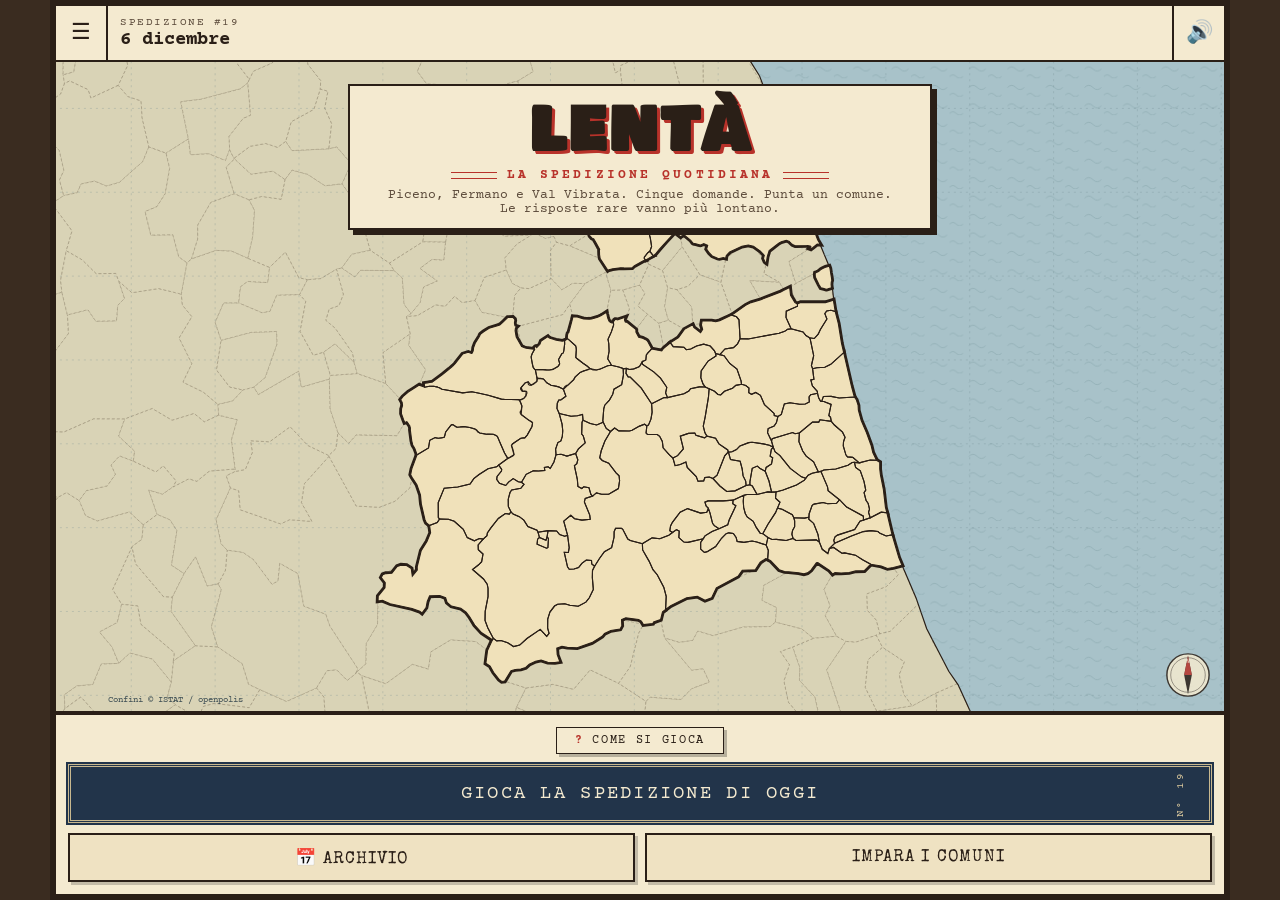
==== index.html @ 58d2e977 "Condivisione con link e anteprima nei messaggi - Il testo condiviso finisce con https://lenta.tttai." ====
<!DOCTYPE html>
<html lang="it">
<head>
<meta charset="utf-8">
<meta name="viewport" content="width=device-width, initial-scale=1, maximum-scale=1">
<title>Lentà — La spedizione quotidiana nel Piceno</title>
<meta name="description" content="Piceno, Fermano e Val Vibrata. Cinque domande al giorno: punta un comune, le risposte rare vanno più lontano.">
<meta name="theme-color" content="#2a1f17">
<link rel="icon" href="data:image/svg+xml,%3Csvg xmlns='http://www.w3.org/2000/svg' viewBox='0 0 100 100'%3E%3Ctext y='.9em' font-size='90'%3E%F0%9F%A7%AD%3C/text%3E%3C/svg%3E">
<meta property="og:type" content="website">
<meta property="og:site_name" content="Lentà">
<meta property="og:locale" content="it_IT">
<meta property="og:url" content="https://lenta.tttai.it/">
<meta property="og:title" content="Lentà — La spedizione quotidiana">
<meta property="og:description" content="Piceno, Fermano e Val Vibrata. Cinque domande al giorno: punta un comune, le risposte rare vanno più lontano.">
<meta property="og:image" content="https://lenta.tttai.it/anteprima.png">
<meta property="og:image:type" content="image/png">
<meta property="og:image:width" content="1200">
<meta property="og:image:height" content="630">
<meta property="og:image:alt" content="Lentà: la mappa dei comuni del Piceno, del Fermano e della Val Vibrata">
<meta name="twitter:card" content="summary_large_image">
<link rel="stylesheet" href="font.css">
<style>
:root{
  --paper:#f4ead0; --paper2:#efe2c2; --ink:#2a1f17; --ink2:#5b4a3a; --red:#b8322a; --navy:#22344a;
  --sea:#a8c2c9; --sea2:#97b4bc; --land:#f0e1ba; --dim:#c9ccb3; --bgland:#d9d3b6;
  --t0:#9a8b6e; --t2:#c8553d; --t3:#7656d1; --t4:#d4a017; --miss:#4a6fa5;
}
*{box-sizing:border-box;margin:0;padding:0}
html,body{height:100%;background:#3a2c20;color:var(--ink);font-family:'Courier Prime',ui-monospace,monospace}
button{font-family:inherit;color:inherit;cursor:pointer;background:none;border:0}
#app{position:relative;max-width:1180px;height:100dvh;margin:0 auto;background:var(--paper);
  border:6px solid #2a1f17;box-shadow:inset 0 0 0 2px #c9b88f;display:flex;flex-direction:column;overflow:hidden;
  background-image:radial-gradient(rgba(90,70,40,.06) 1px,transparent 1.2px);background-size:7px 7px}
/* header */
header{display:flex;align-items:stretch;border-bottom:2px solid var(--ink);min-height:56px;flex:none;background:var(--paper)}
header .ib{width:52px;display:grid;place-items:center;font-size:22px;border-right:2px solid var(--ink)}
header .ib:last-child{border-right:0;border-left:2px solid var(--ink)}
header .lbl{flex:1;padding:6px 12px;display:flex;flex-direction:column;justify-content:center;min-width:0}
header .lbl small{font-size:11px;letter-spacing:.14em;color:var(--ink2);text-transform:uppercase}
header .lbl b{font-size:19px;white-space:nowrap;overflow:hidden;text-overflow:ellipsis}
header .lbl b i{font-style:normal;font-size:12px;color:var(--ink2)}
header .prog{display:flex;flex-direction:column;align-items:flex-end;justify-content:center;padding:6px 12px;gap:3px}
.bars{display:flex;gap:3px;align-items:flex-end;height:16px}
.bars span{width:8px;height:14px;border:1.5px solid #b9a98a;border-radius:1px}
.bars span.on{border-color:transparent}
.bars span.cur{border-color:var(--red)}
.where{font-size:11px;letter-spacing:.14em;color:var(--red);text-transform:uppercase;font-weight:700}
/* screens */
main{flex:1;position:relative;min-height:0}
.screen{position:absolute;inset:0;display:none;flex-direction:column}
.screen.on{display:flex}
/* home */
#home .mapwrap{flex:1}
.titlecard{position:absolute;left:50%;top:22px;transform:translateX(-50%);background:var(--paper);border:2px solid var(--ink);
  box-shadow:5px 5px 0 var(--ink);padding:16px 34px 12px;text-align:center;z-index:5;max-width:92%}
.titlecard h1{font-family:'Bowlby One SC',serif;font-size:clamp(34px,7vw,58px);letter-spacing:.06em;color:var(--ink);text-shadow:3px 3px 0 var(--red);line-height:1}
.titlecard h2{font-size:13px;letter-spacing:.24em;color:var(--red);margin:8px 0 6px;display:flex;align-items:center;gap:10px;justify-content:center}
.titlecard h2:before,.titlecard h2:after{content:"";height:5px;width:46px;border-top:1px solid var(--red);border-bottom:1px solid var(--red)}
.titlecard p{font-size:12.5px;color:var(--ink2)}
.homebar{flex:none;border-top:2px solid var(--ink);padding:12px;display:grid;gap:10px;grid-template-columns:1fr 1fr;background:var(--paper)}
.homebar .how{grid-column:1/3;justify-self:center;border:1.5px solid var(--ink);padding:6px 18px;font-size:12px;letter-spacing:.14em;box-shadow:3px 3px 0 rgba(0,0,0,.25);background:var(--paper)}
.homebar .how b{color:var(--red)}
.bigbtn{grid-column:1/3;background:var(--navy);color:#f4ead0;font-size:19px;letter-spacing:.12em;padding:16px;border:3px double #c9b88f;outline:2px solid var(--navy);text-transform:uppercase;position:relative}
.bigbtn .no{position:absolute;right:6px;top:50%;transform:translateY(-50%) rotate(-90deg);font-size:11px;color:#d9c79c}
.smallbtn{border:2px solid var(--ink);padding:12px;font-family:'Special Elite',monospace;font-size:17px;letter-spacing:.06em;background:var(--paper2);box-shadow:3px 3px 0 rgba(0,0,0,.2);text-transform:uppercase}
.smallbtn:hover,.bigbtn:hover{filter:brightness(1.08)}
/* map */
.mapwrap{position:relative;min-height:0;overflow:hidden;background:var(--sea);border-bottom:2px solid var(--ink);touch-action:none}
.mapwrap svg{width:100%;height:100%;display:block;cursor:grab}
.mapwrap svg:active{cursor:grabbing}
.cm{fill:var(--land);transition:fill .5s}
.cm:hover{fill:#e8d39f}
.cm.sel{fill:#e5cf98}
.cm.off{fill:var(--dim)}
.dimmed .cm{fill:var(--dim)}
.dimmed .cm.hit{fill:var(--land)}
.cmo{fill:none;stroke:var(--ink);stroke-width:1.1;vector-effect:non-scaling-stroke;pointer-events:none}
.outerline{fill:none;stroke:var(--ink);stroke-width:4.5;vector-effect:non-scaling-stroke}
.bgp{fill:var(--bgland);stroke:#9a917a;stroke-width:.6;stroke-dasharray:3 2;vector-effect:non-scaling-stroke}
.hl{fill:none;stroke-width:4;vector-effect:non-scaling-stroke;stroke-linejoin:round;pointer-events:none}
.hlglow{fill:none;stroke-width:12;opacity:.35;vector-effect:non-scaling-stroke;stroke-linejoin:round;pointer-events:none}
.lab{font-family:'Courier Prime';font-weight:700;fill:var(--ink);paint-order:stroke;stroke:var(--paper);stroke-width:3px;text-anchor:middle;pointer-events:none}
.zoomctl{position:absolute;left:10px;bottom:12px;display:flex;flex-direction:column;gap:6px;z-index:4}
.zoomctl button{width:34px;height:34px;border:1.5px solid var(--ink);background:var(--paper);font-size:18px;box-shadow:2px 2px 0 rgba(0,0,0,.25)}
.revealing .zoomctl{display:none}
.compass{position:absolute;right:12px;bottom:12px;width:48px;height:48px;z-index:3;pointer-events:none;opacity:.85}
.attr{position:absolute;left:52px;bottom:6px;font-size:9px;color:#3b4c52;z-index:3}
/* play */
.prompt{flex:none;padding:10px 16px 12px;border-bottom:2px solid var(--ink)}
.prompt small{font-size:11px;letter-spacing:.14em;color:var(--red);font-weight:700}
.prompt h3{font-size:clamp(18px,2.6vw,25px);font-weight:700;line-height:1.25;margin-top:4px}
.playbody{flex:1;display:flex;min-height:0}
.playbody .mapwrap{flex:1;border-bottom:0}
.side{width:0;overflow:hidden;border-left:0 solid var(--ink);display:flex;flex-direction:column;transition:width .5s;background:var(--paper)}
.side.open{width:38%;border-left-width:2px}
.side .inner{padding:14px;display:flex;flex-direction:column;gap:12px;height:100%;min-width:300px;overflow:auto}
.footbar{flex:none;border-top:2px solid var(--ink);display:flex;align-items:center;gap:12px;padding:10px 14px;background:var(--paper)}
.footbar .pinname{flex:1;font-size:13px;min-width:0}
.footbar .pinname span{font-size:15px;font-weight:700;margin-left:6px}
.keys{font-size:11px;color:var(--ink2);display:flex;gap:5px;align-items:center}
.keys kbd{border:1px solid var(--ink2);padding:1px 4px;font-family:inherit;font-size:10px}
.drop{border:2px solid var(--ink);padding:14px 10px;width:min(280px,45vw);font-size:17px;letter-spacing:.12em;background:var(--paper);text-transform:uppercase;font-weight:700}
.drop.ready{background:var(--red);color:#f4ead0;border-color:#7d1d17;box-shadow:inset 0 0 0 2px rgba(255,255,255,.25)}
.drop:disabled{opacity:.55;cursor:default}
.nextbtn{border:2px solid var(--ink);padding:14px;font-size:17px;letter-spacing:.12em;text-transform:uppercase;font-weight:700;background:var(--ink);color:var(--paper);margin-top:auto}
/* result card */
.rcard{position:absolute;left:5%;bottom:22px;z-index:6;background:var(--paper);border:2px solid var(--ink);outline:4px solid var(--paper);box-shadow:0 0 0 6px var(--ink2);
  padding:12px 22px 14px;min-width:220px;text-align:center;display:none}
.rcard.on{display:block;animation:pop .35s ease-out}
@keyframes pop{from{transform:translateY(20px);opacity:0}}
.rcard small{font-size:11px;letter-spacing:.14em;color:var(--red);font-weight:700}
.rcard .nm{font-family:'Bowlby One SC';font-size:clamp(22px,3.4vw,30px);letter-spacing:.03em;color:var(--ink);text-shadow:2px 2px 0 rgba(184,50,42,.55);margin:6px 0 10px;min-height:1.2em;text-transform:uppercase;line-height:1.05}
.rcard .row{display:flex;align-items:center;gap:12px;justify-content:center}
.stamp{font-family:'Special Elite';font-size:17px;letter-spacing:.08em;border:2.5px solid currentColor;padding:4px 10px;transform:rotate(-4deg);min-width:120px;display:inline-block}
.stamp.empty{border-style:dashed;color:#b9a98a}
.stamp.slam{animation:slam .35s cubic-bezier(.2,1.8,.4,1)}
@keyframes slam{from{transform:rotate(-4deg) scale(2.2);opacity:0}}
.km{font-size:18px;font-weight:700;min-width:80px;text-align:left}
.newloc{position:absolute;right:-26px;top:-14px;font-family:'Special Elite';color:var(--red);border:1.5px solid var(--red);padding:2px 8px;font-size:11px;letter-spacing:.1em;transform:rotate(12deg);background:var(--paper);display:none}
.newloc.on{display:block;animation:slam .4s}
/* journey */
.journey{background:#e9dcb6;border:2px solid #cdbb8f;padding:8px;align-self:center;width:min(240px,100%);box-shadow:inset 0 0 18px rgba(120,90,40,.25)}
.journey svg{width:100%;display:block}
.excard{border:2px solid var(--ink);outline:3px solid var(--paper);box-shadow:0 0 0 4px var(--ink2);padding:12px;margin:4px}
.excard .top{display:flex;justify-content:space-between;align-items:flex-start;gap:8px}
.excard .q{font-weight:700;margin:8px 0 4px}
.excard p{font-size:13px;color:var(--ink2);line-height:1.45}
/* camp */
#camp .playbody .side{width:42%;border-left-width:2px}
.share{border:2px solid var(--ink);padding:10px;display:grid;grid-template-columns:auto 1fr;gap:10px;align-items:center}
.share ol{list-style:none;font-size:12px;display:flex;flex-direction:column;gap:3px}
.share ol li{display:flex;gap:6px;align-items:center}
.share ol li em{font-style:normal;font-family:'Special Elite';border:1.5px solid currentColor;padding:0 5px;font-size:11px}
.badge{border:2px solid var(--ink);background:linear-gradient(#dcebe9,#efe2c2);text-align:center;padding:8px 10px}
.badge b{display:block;font-family:'Bowlby One SC';font-size:26px}
.badge small{font-size:10px;letter-spacing:.12em;color:var(--red);font-weight:700;text-transform:uppercase}
.sharebtn{grid-column:1/3;background:var(--red);color:var(--paper);padding:12px;font-size:17px;letter-spacing:.14em;font-weight:700;border:2px solid #7d1d17}
.stats{display:grid;grid-template-columns:repeat(3,1fr);gap:8px}
.stats div{border:2px solid var(--ink);padding:8px 4px;text-align:center;font-size:12px;position:relative}
.stats b{display:block;font-size:12px;letter-spacing:.1em;margin-bottom:4px}
.stats .nw{position:absolute;right:-6px;top:-10px;color:var(--red);border:1px solid var(--red);font-size:9px;padding:1px 4px;background:var(--paper);transform:rotate(8deg);font-family:'Special Elite'}
.answers h4{font-size:12px;letter-spacing:.16em;color:var(--ink2);border-bottom:1px dashed var(--ink2);padding-bottom:4px;margin:6px 0}
.ans{border-bottom:1px solid #d6c79f;padding:8px 0}
.ans .qq{font-size:12.5px}
.ans .me{display:flex;gap:10px;align-items:center;margin-top:6px;flex-wrap:wrap}
.ans .me .stamp{font-size:12px;min-width:0;padding:1px 6px}
.ans .me b{font-size:15px}
.ans .tog{margin-left:auto;color:var(--red);font-size:11px;letter-spacing:.08em;font-weight:700}
.tiers{display:none;margin-top:8px;font-size:13px}
.tiers.on{display:block}
.tiers .tr{display:flex;justify-content:space-between;font-size:11px;letter-spacing:.1em;font-weight:700;margin-top:8px}
.tiers .tr i{display:inline-block;width:12px;height:12px;border:1.5px solid var(--ink);vertical-align:-2px;margin-left:6px}
.tiers .nn{margin-top:3px}
.tiers .nn button{text-decoration:underline dotted;padding:0 2px}
.tiers .nn button.mine{background:var(--ink);color:var(--paper);text-decoration:none;padding:2px 6px}
.tiers p{font-size:12px;color:var(--ink2);margin-top:8px}
.countdown{font-size:12px;text-align:center;color:var(--ink2)}
.countdown b{color:var(--red)}
.homebtn{border:2px solid var(--ink);padding:12px;font-size:16px;letter-spacing:.12em;font-weight:700;text-transform:uppercase}
/* modal */
.modal{position:absolute;inset:0;background:rgba(42,31,23,.55);z-index:50;display:none;place-items:center;padding:16px}
.modal.on{display:grid}
.modal .box{background:var(--paper);border:2px solid var(--ink);box-shadow:6px 6px 0 var(--ink);max-width:560px;width:100%;max-height:90%;overflow:auto;padding:20px 22px;position:relative}
.modal h2{font-family:'Bowlby One SC';font-size:26px;margin-bottom:12px;letter-spacing:.03em}
.modal p,.modal li{font-size:14px;line-height:1.5;margin-bottom:8px}
.modal ul{padding-left:18px}
.modal .x{position:absolute;right:10px;top:8px;font-size:22px}
.tierlist{display:grid;grid-template-columns:auto 1fr;gap:6px 12px;margin:10px 0 14px;align-items:center}
.menu a,.menu button{display:block;width:100%;text-align:left;padding:12px 6px;border-bottom:1px dashed var(--ink2);font-size:16px;font-weight:700;letter-spacing:.06em;text-transform:uppercase}
.arch{display:grid;grid-template-columns:repeat(auto-fill,minmax(92px,1fr));gap:8px}
.arch button{border:2px solid var(--ink);padding:8px 4px;font-size:12px;background:var(--paper2)}
.arch button b{display:block;font-size:16px}
.arch button.done{background:#dfe8d5}
.toast{position:absolute;left:50%;top:70px;transform:translateX(-50%);background:var(--ink);color:var(--paper);padding:8px 16px;z-index:60;font-size:14px;display:none}
.toast.on{display:block;animation:pop .3s}
@media (max-width:760px){
  .playbody{flex-direction:column}
  .side{width:auto!important;height:0;border-left:0!important;border-top:0 solid var(--ink);transition:height .5s}
  .side.open{height:56%;border-top-width:2px}
  #camp .playbody .side{height:64%;border-top-width:2px}
  .side .inner{min-width:0;padding:10px;gap:10px}
  .journey{width:96px}
  .nextbtn{position:sticky;bottom:0}
  .rcard{left:50%;transform:translateX(-50%);bottom:auto;top:10px;padding:8px 14px 10px;min-width:200px}
  .rcard.on{animation:none}
  .keys,.bigbtn .no{display:none}
  .footbar .pinname{font-size:12px}
}
</style>
</head>
<body>
<div id="app">
  <header>
    <button class="ib" id="menuBtn" aria-label="Menu">☰</button>
    <div class="lbl"><small id="hdSmall">Spedizione</small><b id="hdBig">—</b></div>
    <div class="prog" id="hdProg" style="display:none"><div class="bars" id="bars"></div><div class="where" id="where">Piazza del Popolo</div></div>
    <button class="ib" id="muteBtn" aria-label="Audio">🔊</button>
  </header>
  <main>
    <section class="screen on" id="home">
      <div class="mapwrap" id="homeMap"></div>
      <div class="titlecard"><h1>LENTÀ</h1><h2>LA SPEDIZIONE QUOTIDIANA</h2><p>Piceno, Fermano e Val Vibrata. Cinque domande. Punta un comune. Le risposte rare vanno più lontano.</p></div>
      <div class="homebar">
        <button class="how" id="howBtn"><b>?</b> COME SI GIOCA</button>
        <button class="bigbtn" id="playBtn">Gioca la spedizione di oggi<span class="no" id="homeNo"></span></button>
        <button class="smallbtn" id="archBtn">📅 Archivio</button>
        <button class="smallbtn" id="learnBtn">Impara i comuni</button>
      </div>
    </section>

    <section class="screen" id="play">
      <div class="prompt"><small id="pNum">DOMANDA 1 DI 5</small><h3 id="pText"></h3></div>
      <div class="playbody">
        <div class="mapwrap" id="playMap">
          <div class="rcard" id="rcard"><div class="newloc" id="newloc">NUOVA TAPPA</div><small id="rNum"></small><div class="nm" id="rName"></div>
            <div class="row"><span class="stamp empty" id="rStamp">&nbsp;</span><span class="km" id="rKm">··· km</span></div></div>
        </div>
        <aside class="side" id="side"><div class="inner">
          <div class="journey" id="journey"></div>
          <div class="excard" id="excard"></div>
          <button class="nextbtn" id="nextBtn">Prossima domanda ▲</button>
        </div></aside>
      </div>
      <div class="footbar" id="footbar">
        <div class="pinname">PUNTA<span id="pinName">—</span></div>
        <div class="keys">clic = scegli · <kbd>SPAZIO</kbd><kbd>INVIO</kbd> = conferma</div>
        <button class="drop" id="dropBtn" disabled>Pianta la bandierina</button>
      </div>
    </section>

    <section class="screen" id="camp">
      <div class="playbody">
        <div class="mapwrap" id="campMap"></div>
        <aside class="side open" id="campSide"><div class="inner" id="campInner"></div></aside>
      </div>
    </section>

    <section class="screen" id="learn">
      <div class="prompt"><small>IMPARA I COMUNI</small><h3>Tocca un comune per vedere nome e dati</h3></div>
      <div class="mapwrap" id="learnMap" style="flex:1"></div>
      <div class="footbar"><div class="pinname" id="learnInfo">—</div><button class="drop" id="learnBack">Torna alla home</button></div>
    </section>
  </main>

  <div class="modal" id="modal"><div class="box"><button class="x" id="modalX">×</button><div id="modalBody"></div></div></div>
  <div class="toast" id="toast"></div>
</div>

<script src="dati/mappa.js"></script>
<script src="dati/comuni-extra.js"></script>
<script src="dati/banca.js"></script>
<script src="config.js"></script>
<script>
const TIERS=[{n:'ngenò',km:40,c:'var(--t0)',hex:'#9a8b6e',e:'🟫'},{n:'oh...',km:70,c:'var(--t2)',hex:'#c8553d',e:'🟥'},{n:'OH....',km:85,c:'var(--t3)',hex:'#7656d1',e:'🟪'},{n:'Ess...',km:100,c:'var(--t4)',hex:'#d4a017',e:'🟨'}];
const MISS={n:'oh capo...',km:0,c:'var(--miss)',hex:'#4a6fa5',e:'🟦'};
const STOPS=[{km:0,n:'Piazza del Popolo'},{km:1,n:'San Francesco'},{km:100,n:'Il Tronto'},{km:400,n:'Lago di Pilato'},{km:500,n:'Ghiacci del Vettore'}];
const EPOCH=new Date(2026,10,18); // spedizione #1
const COM={}; MAP.ap.forEach(c=>COM[c.id]=c);
const $=id=>document.getElementById(id);
const store={get(k,d){try{const v=localStorage.getItem('lenta:'+k);return v?JSON.parse(v):d}catch(e){return d}},set(k,v){try{localStorage.setItem('lenta:'+k,JSON.stringify(v))}catch(e){}}};

/* ---------- audio ---------- */
let AC=null, muted=store.get('muted',false);
function snd(type){ if(muted) return; try{ AC=AC||new (window.AudioContext||window.webkitAudioContext)();
  const t=AC.currentTime,o=AC.createOscillator(),g=AC.createGain();o.connect(g);g.connect(AC.destination);
  const P={tick:[1800,.02,.05,'square'],stamp:[90,.25,.5,'triangle'],coin:[1320,.06,.08,'square'],chime:[880,.5,.15,'sine'],pin:[420,.12,.18,'triangle'],miss:[150,.3,.3,'sawtooth']}[type];
  o.type=P[3];o.frequency.setValueAtTime(P[0],t);if(type==='chime')o.frequency.setValueAtTime(1320,t+.12);if(type==='pin')o.frequency.exponentialRampToValueAtTime(160,t+.12);
  g.gain.setValueAtTime(P[2],t);g.gain.exponentialRampToValueAtTime(.0001,t+P[1]);o.start(t);o.stop(t+P[1]+.02);}catch(e){} }
function setMute(){ $('muteBtn').textContent=muted?'🔇':'🔊'; }
$('muteBtn').onclick=()=>{muted=!muted;store.set('muted',muted);setMute()}; setMute();

/* ---------- dates & daily ---------- */
function dayIndex(d=new Date()){ const a=new Date(d.getFullYear(),d.getMonth(),d.getDate()); return Math.round((a-EPOCH)/864e5); }
function dateOf(i){ const d=new Date(EPOCH); d.setDate(d.getDate()+i); return d; }
const MESI=['gennaio','febbraio','marzo','aprile','maggio','giugno','luglio','agosto','settembre','ottobre','novembre','dicembre'];
function fmtDate(d){ return d.getDate()+' '+MESI[d.getMonth()]; }
function rng(seed){ return ()=>{ seed|=0; seed=seed+0x6D2B79F5|0; let t=Math.imul(seed^seed>>>15,1|seed); t=t+Math.imul(t^t>>>7,61|t)^t; return ((t^t>>>14)>>>0)/4294967296; }; }
function shuffled(arr,seed){ const r=rng(seed),a=arr.slice(); for(let i=a.length-1;i>0;i--){const j=Math.floor(r()*(i+1));[a[i],a[j]]=[a[j],a[i]]} return a; }
const QIDS=QS.domande.map(q=>q.id), QBY={}; QS.domande.forEach(q=>QBY[q.id]=q);
QS.domande.forEach(q=>Object.values(q.a).forEach(r=>r.t=[0,1,1,2,3][r.t])); // banca.js ha ancora 5 fasce (0-4)
function dailyQuestions(i){
  const N=QIDS.length, out=[]; let pos=i*5;
  while(out.length<5){ const cyc=Math.floor(pos/N), q=shuffled(QIDS,1000+cyc*7919)[pos%N]; if(!out.includes(q)) out.push(q); pos++; }
  return out;
}
function randomQuestions(){ return shuffled(QIDS,Math.floor(Math.random()*1e9)).slice(0,5); }

/* ---------- foglio ---------- */
const BANCA=new Set(Object.keys(QS.comuni)); // le domande della banca valgono solo per questi comuni
const FASCE={farflung:3,elusive:2,rare:1,common:0}, SIGLA={'044':'AP','109':'FM','067':'TE'};
const norm=s=>s.toLowerCase().replace(/[’‘`´ʼ]/g,"'").replace(/\s*'\s*/g,"'").replace(/\s+/g,' ').trim();
const nomeKey=s=>norm(s).replace(/\s*\(\s*(\w+)\s*\)$/,' ($1)');
const NOMI={}; MAP.ap.forEach(c=>NOMI[nomeKey(c.nome+' ('+SIGLA[c.id.slice(0,3)]+')')]=c.id);
const esc=s=>String(s).replace(/[&<>"]/g,c=>({'&':'&amp;','<':'&lt;','>':'&gt;','"':'&quot;'}[c]));
const p2=n=>String(n).padStart(2,'0');
function ymd(d){ return d.getFullYear()+'-'+p2(d.getMonth()+1)+'-'+p2(d.getDate()); }
function parseData(s){ let m=/^(\d{4})-(\d{1,2})-(\d{1,2})$/.exec(s), y, mo, g; if(m) [,y,mo,g]=m; else if(m=/^(\d{1,2})\/(\d{1,2})\/(\d{4})$/.exec(s)) [,g,mo,y]=m; else return null;
  const d=new Date(y,mo-1,g); return d.getMonth()===mo-1&&d.getDate()===+g?ymd(d):null; }
function parseCSV(s){ const rows=[]; let row=[], f='', q=false; s=s.replace(/^﻿/,'');
  for(let i=0;i<s.length;i++){ const ch=s[i];
    if(q){ if(ch!=='"') f+=ch; else if(s[i+1]==='"'){ f+='"'; i++; } else q=false; }
    else if(ch==='"') q=true;
    else if(ch===','){ row.push(f); f=''; }
    else if(ch==='\n'||ch==='\r'){ if(ch==='\r'&&s[i+1]==='\n') i++; row.push(f); rows.push(row); row=[]; f=''; }
    else f+=ch; }
  if(f||row.length){ row.push(f); rows.push(row); } return rows; }
const FOGLIO={giorni:{},errori:[]};
function leggiFoglio(txt){ const rows=parseCSV(txt), err=m=>FOGLIO.errori.push(m), h=(rows[0]||[]).map(norm), col={};
  ['data','n','domanda',...Object.keys(FASCE)].forEach(k=>col[k]=h.indexOf(k));
  const manca=Object.keys(col).filter(k=>k!=='n'&&col[k]<0); if(manca.length) return err('Mancano le colonne: '+manca.join(', '));
  const giorni={}; let cur=null; // cur=false: data della riga sopra non valida, errore già segnalato
  rows.slice(1).forEach((r,k)=>{ const riga=k+2, v=c=>(col[c]<0?'':r[col[c]]||'').trim(); if(!r.some(c=>c.trim())) return;
    if(v('data')){ cur=parseData(v('data'))||false; if(!cur) err(`Riga ${riga}: data non valida "${v('data')}"`); } else if(cur===null) err(`Riga ${riga}: manca la data`);
    if(!cur) return;
    const a={}; Object.keys(FASCE).forEach(f=>v(f).split(',').map(s=>s.trim()).filter(Boolean).forEach(s=>{ const id=NOMI[nomeKey(s)];
      if(!id) err(`Riga ${riga}: comune non riconosciuto "${s}"`);
      else if(!a[id]) a[id]={t:FASCE[f]};
      else if(a[id].t!==FASCE[f]) err(`Riga ${riga}: ${COM[id].nome} è in due fasce`); }));
    (giorni[cur]=giorni[cur]||[]).push({riga,n:parseFloat(v('n')),q:v('domanda'),a}); });
  const ord=x=>isNaN(x.n)?1e9:x.n;
  Object.keys(giorni).sort().forEach(g=>{ const qs=giorni[g].sort((x,y)=>ord(x)-ord(y)); let ok=qs.length===5;
    if(!ok) err(`Giorno ${g}: ${qs.length} domande invece di 5`);
    qs.forEach(q=>{ if(!q.q){ ok=false; err(`Riga ${q.riga}: manca il testo della domanda`); } if(!Object.keys(q.a).length){ ok=false; err(`Riga ${q.riga}: nessun comune riconosciuto`); } });
    if(ok) FOGLIO.giorni[g]=qs.map((q,k)=>{ const id=g+'/'+(k+1); QBY[id]={id,q:q.q,a:q.a}; return id; }); });
}
const FOGLIO_PRONTO=(async()=>{ const ctl=new AbortController(), tm=setTimeout(()=>ctl.abort(),4000); let txt=null;
  try{ const r=await fetch(FOGLIO_URL,{signal:ctl.signal,cache:'no-cache'}); if(!r.ok) throw new Error('HTTP '+r.status); txt=await r.text(); }
  catch(e){ FOGLIO.errori.push('Foglio non raggiungibile: '+(e.name==='AbortError'?'nessuna risposta in 4 s':e.message)); }
  clearTimeout(tm); if(txt!==null) leggiFoglio(txt);
  FOGLIO.errori.forEach(m=>console.warn('Lentà:',m));
  if(new URLSearchParams(location.search).has('verifica')) openModal(`<h2>Verifica foglio</h2><p style="word-break:break-all">Fonte: ${esc(FOGLIO_URL)}</p><p>Giorni validi: ${Object.keys(FOGLIO.giorni).join(', ')||'nessuno'}</p>`+
    (FOGLIO.errori.length?`<p>Errori (${FOGLIO.errori.length}):</p><ul>${FOGLIO.errori.map(m=>`<li>${esc(m)}</li>`).join('')}</ul>`:'<p>Nessun errore.</p>'));
})();

/* ---------- map ---------- */
const NS='http://www.w3.org/2000/svg';
function mix(hex,a){ const h=n=>parseInt(hex.slice(n,n+2),16), L=[240,225,186]; return `rgb(${[1,3,5].map((n,i)=>Math.round(L[i]+(h(n)-L[i])*a)).join(',')})`; }
function el(tag,attrs,parent){ const e=document.createElementNS(NS,tag); for(const k in attrs) e.setAttribute(k,attrs[k]); if(parent) parent.appendChild(e); return e; }
function makeMap(container,opts={}){
  const svg=el('svg',{viewBox:`0 0 ${MAP.W} ${MAP.H}`,preserveAspectRatio:'xMidYMid meet'});
  const defs=el('defs',{},svg);
  const pat=el('pattern',{id:'waves'+container.id,width:46,height:22,patternUnits:'userSpaceOnUse'},defs);
  el('path',{d:'M3 11q5-5 10 0t10 0M26 20q4-4 8 0t8 0',fill:'none',stroke:'#7f9ea6','stroke-width':.8,opacity:.7},pat);
  const world=el('g',{},svg);
  el('rect',{x:-500,y:-500,width:MAP.W+1000,height:MAP.H+1000,fill:'var(--bgland)'},world);
  const bg=el('g',{},world); MAP.bg.forEach(b=>el('path',{d:b.d,class:'bgp'},bg));
  el('path',{d:MAP.sea,fill:'var(--sea)',stroke:'#2a1f17','stroke-width':1.2,'vector-effect':'non-scaling-stroke'},world);
  el('path',{d:MAP.sea,fill:`url(#waves${container.id})`},world);
  const grid=el('g',{stroke:'#6f8a90','stroke-width':.5,'stroke-dasharray':'2 4',opacity:.55,'vector-effect':'non-scaling-stroke'},world);
  for(let x=0;x<=MAP.W;x+=100) el('line',{x1:x,y1:-200,x2:x,y2:MAP.H+200,'vector-effect':'non-scaling-stroke'},grid);
  for(let y=0;y<=MAP.H;y+=100) el('line',{x1:-200,y1:y,x2:MAP.W+200,y2:y,'vector-effect':'non-scaling-stroke'},grid);
  const outer=el('g',{},world); MAP.ap.forEach(c=>el('path',{d:c.d,class:'outerline'},outer));
  const fills=el('g',{class:'fills'},world), paths={};
  MAP.ap.forEach(c=>{ const p=el('path',{d:c.d,class:'cm','data-id':c.id},fills); paths[c.id]=p; });
  const lines=el('g',{},world); MAP.ap.forEach(c=>el('path',{d:c.d,class:'cmo'},lines));
  const hl=el('g',{},world), labels=el('g',{},world), pins=el('g',{},world);
  container.appendChild(svg);
  const comp=document.createElement('div'); comp.className='compass'; comp.innerHTML='<svg viewBox="0 0 50 50"><circle cx="25" cy="25" r="22" fill="#f4ead0" stroke="#2a1f17" stroke-width="1.5"/><circle cx="25" cy="25" r="18" fill="none" stroke="#2a1f17" stroke-width=".5"/><path d="M25 5L29 25L25 45L21 25Z" fill="#2a1f17"/><path d="M25 5L29 25L21 25Z" fill="#b8322a"/><text x="25" y="13" font-size="6" text-anchor="middle" fill="#f4ead0" font-family="monospace">N</text></svg>';
  container.appendChild(comp);
  const at=document.createElement('div'); at.className='attr'; at.textContent='Confini © ISTAT / openpolis'; container.appendChild(at);
  // view state
  let vb={x:0,y:0,w:MAP.W,h:MAP.H}, anim=null;
  const clamp=()=>{ const r=container.getBoundingClientRect(), ar=(r.width||1)/(r.height||1);
    const maxW=Math.min(MAP.W,MAP.H*ar); if(vb.w>maxW){ const k=maxW/vb.w; vb.x+=vb.w*(1-k)/2; vb.y+=vb.h*(1-k)/2; vb.w*=k; vb.h*=k; }
    vb.x=Math.max(0,Math.min(MAP.W-vb.w,vb.x)); vb.y=Math.max(0,Math.min(MAP.H-vb.h,vb.y)); };
  const apply=()=>{ clamp(); svg.setAttribute('viewBox',`${vb.x} ${vb.y} ${vb.w} ${vb.h}`); const r=svg.getBoundingClientRect(); const px=Math.max(vb.w/(r.width||800),vb.h/(r.height||600)); const k=px*1.25; pins.querySelectorAll('.pin').forEach(p=>p.setAttribute('transform',`translate(${p.dataset.x},${p.dataset.y}) scale(${k})`)); labels.querySelectorAll('text').forEach(t=>t.setAttribute('font-size',11*px)); };
  let last=null;
  function fit(box,pad=.18,ms=900){ last=[box,pad];
    const r=container.getBoundingClientRect(), ar=(r.width||1)/(r.height||1);
    let w=(box[2]-box[0])*(1+pad*2), h=(box[3]-box[1])*(1+pad*2); const cx=(box[0]+box[2])/2, cy=(box[1]+box[3])/2;
    if(w/h<ar) w=h*ar; else h=w/ar;
    const to={x:cx-w/2,y:cy-h/2,w,h};
    if(!ms){vb=to;apply();return}
    const from={...vb}, t0=performance.now(); cancelAnimationFrame(anim);
    const step=t=>{ let u=Math.min(1,(t-t0)/ms); u=u<.5?4*u*u*u:1-Math.pow(-2*u+2,3)/2; for(const k in vb) vb[k]=from[k]+(to[k]-from[k])*u; apply(); if(u<1) anim=requestAnimationFrame(step); };
    anim=requestAnimationFrame(step);
  }
  const home=(ms)=>fit(MAP.apbb,.05,ms);
  // pan / zoom
  const ptr=new Map(); let moved=0, startDist=0, startVb=null;
  const toSvg=(cx,cy)=>{ const r=svg.getBoundingClientRect(); const s=Math.max(vb.w/r.width,vb.h/r.height); const ox=(r.width*s-vb.w)/2, oy=(r.height*s-vb.h)/2; return [vb.x+(cx-r.left)*s-ox, vb.y+(cy-r.top)*s-oy, s]; };
  // La cattura del puntatore parte solo con il trascinamento: catturato da subito, il click andrebbe all'svg e non al comune.
  const capture=id=>{ try{ if(!svg.hasPointerCapture(id)) svg.setPointerCapture(id); }catch(_){} };
  svg.addEventListener('pointerdown',e=>{ ptr.set(e.pointerId,[e.clientX,e.clientY]); moved=0; if(ptr.size===2){ ptr.forEach((_,id)=>capture(id)); const [a,b]=[...ptr.values()]; startDist=Math.hypot(a[0]-b[0],a[1]-b[1]); startVb={...vb};} });
  svg.addEventListener('pointermove',e=>{ if(!ptr.has(e.pointerId)) return; const prev=ptr.get(e.pointerId); ptr.set(e.pointerId,[e.clientX,e.clientY]);
    if(ptr.size===1){ const [,,s]=toSvg(0,0); const dx=e.clientX-prev[0], dy=e.clientY-prev[1]; moved+=Math.abs(dx)+Math.abs(dy); if(moved>6){ capture(e.pointerId); vb.x-=dx*s; vb.y-=dy*s; apply(); } }
    else if(ptr.size===2){ moved=99; const [a,b]=[...ptr.values()]; const d=Math.hypot(a[0]-b[0],a[1]-b[1]); zoomAt((a[0]+b[0])/2,(a[1]+b[1])/2, startVb.w*startDist/d/vb.w); } });
  const up=e=>{ ptr.delete(e.pointerId); };
  svg.addEventListener('pointerup',up); svg.addEventListener('pointercancel',up);
  svg.addEventListener('pointerleave',e=>{ if(!svg.hasPointerCapture(e.pointerId)) ptr.delete(e.pointerId); });
  function zoomAt(cx,cy,f){ const [px,py]=toSvg(cx,cy); const nw=Math.min(MAP.W,Math.max(60,vb.w*f)); const k=nw/vb.w; vb={x:px-(px-vb.x)*k,y:py-(py-vb.y)*k,w:nw,h:vb.h*k}; apply(); }
  svg.addEventListener('wheel',e=>{ e.preventDefault(); zoomAt(e.clientX,e.clientY,e.deltaY>0?1.15:1/1.15); },{passive:false});
  if(opts.zoom!==false){ const zc=document.createElement('div'); zc.className='zoomctl'; zc.innerHTML='<button aria-label="Zoom avanti">+</button><button aria-label="Zoom indietro">−</button><button aria-label="Tutta la provincia" style="font-size:13px">⤢</button>'; container.appendChild(zc);
    const r=()=>container.getBoundingClientRect(); const [zi,zo,zh]=zc.children;
    zi.onclick=()=>{const b=r();zoomAt(b.left+b.width/2,b.top+b.height/2,1/1.4)}; zo.onclick=()=>{const b=r();zoomAt(b.left+b.width/2,b.top+b.height/2,1.4)}; zh.onclick=()=>home(500); }
  fills.addEventListener('click',e=>{ if(moved>6) return; const p=e.target.closest('.cm'); if(p&&opts.onPick) opts.onPick(p.dataset.id); });
  new ResizeObserver(()=>{ if(last) fit(last[0],last[1],0); }).observe(container);
  const api={svg,paths,
    home, fit,
    select(id){ Object.values(paths).forEach(p=>p.classList.toggle('sel',p.dataset.id===id)); },
    dim(on){ fills.classList.toggle('dimmed',on); },
    only(set){ Object.values(paths).forEach(p=>p.classList.toggle('off',!!set&&!set.has(p.dataset.id))); },
    hit(id){ Object.values(paths).forEach(p=>p.classList.toggle('hit',p.dataset.id===id)); },
    clearHL(){ hl.innerHTML=''; },
    highlight(id,color,keep){ if(!keep) hl.innerHTML=''; const c=COM[id]; el('path',{d:c.d,class:'hlglow',stroke:color},hl); el('path',{d:c.d,class:'hl',stroke:color},hl); paths[id].style.fill=''; },
    tint(id,hex){ paths[id].style.fill=mix(hex,.35); },
    untint(){ Object.values(paths).forEach(p=>p.style.fill=''); },
    clearPins(){ pins.innerHTML=''; },
    pin(id,color='#b8322a',num,dropAnim){ const c=COM[id]; const g=el('g',{class:'pin'},pins); g.dataset.x=c.pin[0]; g.dataset.y=c.pin[1];
      const inner=el('g',{},g); el('ellipse',{cx:0,cy:2,rx:9,ry:4,fill:'none',stroke:color,'stroke-width':2},inner);
      const head=el('g',{},inner); el('path',{d:'M0 0C-3-8-11-13-11-22a11 11 0 0 1 22 0C11-13 3-8 0 0Z',fill:color,stroke:'#2a1f17','stroke-width':1.5},head);
      if(num) { const t=el('text',{x:0,y:-18,'font-size':11,'text-anchor':'middle',fill:'#fff','font-weight':700,'font-family':'Courier Prime'},head); t.textContent=num; } else el('circle',{cx:0,cy:-22,r:4,fill:'#f4ead0'},head);
      if(dropAnim) head.animate([{transform:'translateY(-60px)',opacity:0},{transform:'translateY(4px)',opacity:1,offset:.75},{transform:'translateY(0)'}],{duration:450,easing:'ease-in'});
      apply(); return g; },
    labels(on){ labels.innerHTML=''; if(on) MAP.ap.filter(c=>on===true||c.id===on).forEach(c=>{ const t=el('text',{x:c.pin[0],y:c.pin[1]-4,class:'lab'},labels); t.textContent=c.nome.replace('San Benedetto del Tronto','S. Benedetto').replace(' del Tronto',' d.T.').replace(' delle Marche',' d.M.'); }); apply(); }
  };
  requestAnimationFrame(()=>home(0));
  return api;
}

/* ---------- journey svg ---------- */
// the stops sit at km/500 of the path length: 0-1 km (96,306), 100 km (109,252), 400 km (88,100), 500 km (130,26)
const JPATH='M96 306 C136 306 142 266 110 252 C78 240 54 232 58 206 C62 180 142 184 142 154 C142 128 88 126 88 98 C88 76 118 60 130 26';
const JLAB=[[4,326,'PIAZZA DEL POPOLO'],[122,326,'SAN FRANCESCO'],[128,243,'IL TRONTO'],[8,123,'LAGO DI PILATO'],[40,14,'GHIACCI DEL'],[40,23,'VETTORE']];
function journeySVG(){ return `<svg viewBox="0 0 200 330" id="jsvg"><rect width="200" height="330" fill="#e9dcb6"/>
 <g stroke="#8b7a55" fill="none" stroke-width="1.2" opacity=".75">
  <path d="M12 312V288H50V312M26 288V268H36V288M25 268l6-6 6 6M14 312v-5a3 3 0 0 1 6 0v5M23 312v-5a3 3 0 0 1 6 0v5M32 312v-5a3 3 0 0 1 6 0v5M41 312v-5a3 3 0 0 1 6 0v5M16 297h30"/>
  <path d="M50 314L56 298H112L118 314ZM72 298l-2 16M90 298v16M106 298l3 16M53 306H115" stroke-dasharray="2 2"/>
  <path d="M138 314V292H172V314M149 314v-8a6 6 0 0 1 12 0v8M174 314V278H182V314M174 278l4-9 4 9M184 314V284H192V314M184 284l4-8 4 8"/>
  <circle cx="155" cy="298" r="3"/>
  <path d="M4 242q14-18 28 0M22 244q14-16 28 0M128 232q16-20 32 0M150 234q20-24 44 0M150 198q22-24 44 0"/>
  <path d="M8 180l16-30 16 30M30 182l18-36 18 36M74 172l14-22 14 22M150 150l16-30 16 30M166 148l14-24 14 24M150 96l12-20 12 20M168 98l12-24 12 24"/>
  <path d="M4 70L40 52L70 44L100 32L130 24L150 34L172 44L196 56" stroke-width="1.4"/>
  <path d="M100 32L130 24L150 34L144 39L138 34L131 41L123 35L114 40L108 34Z" fill="#f7f4ea"/>
 </g>
 <g stroke="#6f8a90" fill="none" stroke-width="1.2" opacity=".85">
  <path d="M0 247q12.5-5 25 0t25 0t25 0t25 0t25 0t25 0t25 0t25 0M0 256q12.5-5 25 0t25 0t25 0t25 0t25 0t25 0t25 0t25 0"/>
  <path d="M38 104a12 5 0 1 0 24 0a12 5 0 1 0-24 0M62 105h2M64 106a10 4.5 0 1 0 20 0a10 4.5 0 1 0-20 0" fill="#a8c2c9"/>
  <path d="M116 30l4 3M136 33l3-3"/>
 </g>
 <g stroke="#e8684a" stroke-linecap="round" fill="none">
  <path d="M104 104q10-5 20 1" stroke-width="2.6"/>
  <path d="M108 105.5v3M111 104.5v3.4M114 104v3.6M117 104v3.4M120 104.6v3M124 105l3-2.5M124 105l3 2.5M104 104l-3-3.5M104 104l-3.5-1" stroke-width=".7"/>
  <circle cx="104" cy="103.6" r="1.1" fill="#2a1f17" stroke="none"/>
 </g>
 <g font-family="Courier Prime" font-size="8" fill="#6b5a3c" letter-spacing="1">${JLAB.map(l=>`<text x="${l[0]}" y="${l[1]}">${l[2]}</text>`).join('')}</g>
 <path d="${JPATH}" fill="none" stroke="#6b5a3c" stroke-width="1.5" stroke-dasharray="3 4"/>
 <path id="jprog" d="${JPATH}" fill="none" stroke="#b8322a" stroke-width="3.5" stroke-linecap="round"/>
 <g id="jpin"><path d="M0 0C-2-6-8-9-8-16a8 8 0 0 1 16 0C8-9 2-6 0 0Z" fill="#b8322a" stroke="#2a1f17"/><circle cy="-16" r="3" fill="#f4ead0"/></g>
</svg>`; }
function journeySet(km,anim){
  const p=document.getElementById('jprog'); if(!p) return; const L=p.getTotalLength(); const pin=document.getElementById('jpin');
  const target=Math.min(1,km/500)*L; const from=parseFloat(p.dataset.v||0);
  p.style.strokeDasharray=L; const t0=performance.now(), ms=anim?1100:0;
  const step=t=>{ const u=ms?Math.min(1,(t-t0)/ms):1; const v=from+(target-from)*(1-Math.pow(1-u,3)); p.style.strokeDashoffset=L-v; const pt=p.getPointAtLength(Math.max(0,v)); pin.setAttribute('transform',`translate(${pt.x},${pt.y})`); if(u<1) requestAnimationFrame(step); else p.dataset.v=target; };
  requestAnimationFrame(step);
}
function stopFor(km){ let s=STOPS[0]; STOPS.forEach(x=>{ if(km>=x.km) s=x; }); return s; }

/* ---------- header ---------- */
function headerHome(i){ $('hdSmall').textContent='Spedizione #'+(i+1); $('hdBig').textContent=fmtDate(dateOf(i)); $('hdProg').style.display='none'; }
function headerPlay(){ $('hdSmall').textContent='Distanza'; $('hdBig').innerHTML=G.km+' <i>km</i>'; $('hdProg').style.display='flex'; $('where').textContent=stopFor(G.km).n;
  $('bars').innerHTML=[0,1,2,3,4].map(k=>{ const r=G.res[k]; if(!r) return `<span class="${k===G.i?'cur':''}"></span>`; const T=r.t<0?MISS:TIERS[r.t]; const h=r.t<0?4:5+r.t*3; return `<span class="on" style="background:${T.hex};height:${h}px"></span>`; }).join(''); }

/* ---------- screens ---------- */
function show(id){ document.querySelectorAll('.screen').forEach(s=>s.classList.toggle('on',s.id===id)); }
let homeMap, playMap, campMap, learnMap;
let G=null; // game state

function openModal(html){ $('modalBody').innerHTML=html; $('modal').classList.add('on'); }
$('modalX').onclick=()=>$('modal').classList.remove('on');
$('modal').onclick=e=>{ if(e.target.id==='modal') $('modal').classList.remove('on'); };
function toast(t){ const e=$('toast'); e.textContent=t; e.classList.add('on'); clearTimeout(e._t); e._t=setTimeout(()=>e.classList.remove('on'),1800); }

const HOWTO=`<h2>Come si gioca</h2>
<p>Ogni giorno Lentà ha una nuova <b>spedizione</b>: cinque domande, uguali per tutti. Per ognuna punta <b>un comune</b> del Piceno, del Fermano o della Val Vibrata (60 in tutto: 33 della provincia di Ascoli, 14 del Fermano, 13 del Teramano) che risponde alla domanda e conferma con <b>Pianta la bandierina</b>.</p>
<p>Quasi sempre le risposte giuste sono tante. Quelle ovvie ti portano poco lontano, quelle a cui pensano in pochi ti portano molto più in là:</p>
<div class="tierlist">${TIERS.map(t=>`<span class="stamp" style="color:${t.hex};font-size:13px;min-width:0">${t.n}</span><span>+${t.km} km</span>`).join('')}<span class="stamp" style="color:${MISS.hex};font-size:13px;min-width:0">${MISS.n}</span><span>0 km — risposta sbagliata</span></div>
<p>Al massimo fai 500 km. Parti da Piazza del Popolo e dalla chiesa di San Francesco, attraversi il Tronto e sali tra colline e monti fino al Lago di Pilato. L'arrivo è sui ghiacci del Vettore.</p>
<p>Alla fine, al <b>campo</b>, puoi vedere tutte le risposte giuste e condividere il risultato. La spedizione nuova apre a mezzanotte.</p>
<p style="font-size:12px;color:var(--ink2)">Dati: confini ISTAT/openpolis; popolazione, superficie e altitudine ISTAT al 1/1/2026; zone climatiche DPR 412/1993; Bandiere Arancioni TCI 2025; Bandiere Blu FEE 2026; club dei Borghi più belli d'Italia.</p>`;
$('howBtn').onclick=()=>openModal(HOWTO);
$('menuBtn').onclick=()=>openModal(`<h2>Menu</h2><div class="menu">
  <button onclick="goHome()">🏠 Home</button>
  <button onclick="startDaily(dayIndex())">🧭 Spedizione di oggi</button>
  <button onclick="startUnlimited()">∞ Spedizione illimitata</button>
  <button onclick="openArchive()">📅 Archivio</button>
  <button onclick="openLearn()">🗺️ Impara i comuni</button>
  <button onclick="openModal(HOWTO)">? Come si gioca</button></div>`);
$('archBtn').onclick=()=>openArchive();
$('learnBtn').onclick=()=>openLearn();
$('playBtn').onclick=()=>startDaily(dayIndex());
$('learnBack').onclick=()=>goHome();

function goHome(){ $('modal').classList.remove('on'); show('home'); const i=dayIndex(); headerHome(i); $('homeNo').textContent='N° '+(i+1);
  const done=store.get('day:'+i,null); $('playBtn').firstChild.textContent=done&&done.res.length===5?'Rivedi la spedizione di oggi':'Gioca la spedizione di oggi';
  if(!homeMap) homeMap=makeMap($('homeMap'),{zoom:false}); else homeMap.home(0); }

function openArchive(){ const t=dayIndex(); let h='<h2>Archivio</h2><p>Gioca le spedizioni dei giorni passati.</p><div class="arch">';
  for(let i=t;i>=0;i--){ const d=store.get('day:'+i,null); const done=d&&d.res.length===5; h+=`<button class="${done?'done':''}" onclick="startDaily(${i})"><b>#${i+1}</b>${fmtDate(dateOf(i))}${done?'<br>'+d.km+' km':''}</button>`; }
  openModal(h+'</div>'); }

function openLearn(){ $('modal').classList.remove('on'); show('learn'); $('hdSmall').textContent='Impara'; $('hdBig').textContent=MAP.ap.length+' comuni'; $('hdProg').style.display='none';
  if(!learnMap){ learnMap=makeMap($('learnMap'),{onPick:id=>{ learnMap.select(id); learnMap.labels(id); const c=QS.comuni[id]; $('learnInfo').innerHTML=`<span style="font-size:16px">${COM[id].nome}</span>`+(c?` · ${c.pop.toLocaleString('it-IT')} ab. · ${String(c.km2).replace('.',',')} km² · municipio a ${c.alt} m`:''); }}); } }

/* ---------- game ---------- */
async function startDaily(i){ $('modal').classList.remove('on'); await FOGLIO_PRONTO; const saved=store.get('day:'+i,null);
  // una partita salvata senza qs è stata giocata con la banca interna
  const qs=saved?saved.qs||dailyQuestions(i):FOGLIO.giorni[ymd(dateOf(i))]||dailyQuestions(i);
  if(qs.some(id=>!QBY[id])){ goHome(); return toast('Domande di questa spedizione non disponibili'); }
  G={mode:'daily',day:i,qs,res:saved?saved.res:[],km:saved?saved.km:0,i:saved?saved.res.length:0};
  if(G.i>=5) return showCamp(); beginPlay(); }
function startUnlimited(){ $('modal').classList.remove('on'); G={mode:'free',day:null,qs:randomQuestions(),res:[],km:0,i:0}; beginPlay(); }
function beginPlay(){ show('play'); if(!playMap) playMap=makeMap($('playMap'),{onPick:pick}); nextPrompt(true); }
let picked=null, phase='pick', allowed=null;
function nextPrompt(first){
  phase='pick'; picked=null; const q=QBY[G.qs[G.i]]; allowed=QIDS.includes(q.id)?BANCA:null;
  $('pNum').textContent=`DOMANDA ${G.i+1} DI 5`; $('pText').textContent=q.q;
  $('side').classList.remove('open'); $('rcard').classList.remove('on'); $('newloc').classList.remove('on');
  $('footbar').style.display='flex'; $('pinName').textContent='—'; $('dropBtn').disabled=true; $('dropBtn').classList.remove('ready');
  $('playMap').classList.remove('revealing'); playMap.clearPins(); playMap.clearHL(); playMap.dim(false); playMap.untint(); playMap.select(null); playMap.hit(null); playMap.only(allowed);
  headerPlay(); setTimeout(()=>playMap.home(first?0:700),60);
}
function pick(id){ if(phase!=='pick'||allowed&&!allowed.has(id)) return; picked=id; playMap.select(id); $('pinName').textContent=COM[id].nome; $('dropBtn').disabled=false; $('dropBtn').classList.add('ready'); snd('tick'); }
$('dropBtn').onclick=()=>drop();
document.addEventListener('keydown',e=>{ if($('modal').classList.contains('on')) return;
  if((e.key===' '||e.key==='Enter')&&$('play').classList.contains('on')){ e.preventDefault(); if(phase==='pick'&&picked) drop(); else if(phase==='done') $('nextBtn').click(); } });
const wait=ms=>new Promise(r=>setTimeout(r,ms));
async function drop(){
  if(phase!=='pick'||!picked) return; phase='reveal';
  const q=QBY[G.qs[G.i]], a=q.a[picked], t=a?a.t:-1, T=t<0?MISS:TIERS[t], id=picked;
  $('footbar').style.display='none'; playMap.select(null); $('playMap').classList.add('revealing');
  playMap.fit(COM[id].bb,.35,1000); playMap.pin(id,'#b8322a',null,true); snd('pin');
  await wait(1050);
  // card
  $('rNum').textContent=`BANDIERINA ${G.i+1} DI 5`; $('rName').textContent=''; const st=$('rStamp'); st.className='stamp empty'; st.innerHTML='&nbsp;'; st.style.color=''; $('rKm').textContent='··· km'; $('rKm').style.color='';
  $('rcard').classList.add('on');
  const nm=COM[id].nome.toUpperCase(); for(let k=1;k<=nm.length;k++){ $('rName').textContent=nm.slice(0,k); if(nm[k-1]!==' ') snd('tick'); await wait(45); }
  await wait(250);
  // slot shuffle
  const pool=[...TIERS,MISS]; for(let k=0;k<12;k++){ const r=pool[k%pool.length]; st.textContent=r.n; st.style.color='#b9a98a'; await wait(55+k*12); }
  st.className='stamp slam'; st.textContent=T.n; st.style.color=T.hex; snd(t<0?'miss':'stamp');
  playMap.dim(true); playMap.hit(id); playMap.highlight(id,T.hex); if(t>=0) playMap.tint(id,T.hex);
  await wait(450);
  const before=G.km; $('rKm').style.color=T.hex;
  for(let v=0;v<=T.km;v+=5){ $('rKm').textContent=(T.km?'+':'')+v+' km'; if(v&&v%15===0) snd('coin'); await wait(28); }
  $('rKm').textContent=(T.km?'+':'')+T.km+' km';
  G.res.push({q:q.id,c:id,t}); G.km+=T.km; G.i++;
  const newStop=stopFor(G.km).km!==stopFor(before).km;
  if(newStop){ await wait(250); $('newloc').classList.add('on'); snd('chime'); }
  if(G.mode==='daily') store.set('day:'+G.day,{res:G.res,km:G.km,qs:G.qs});
  await wait(500);
  // side panel
  $('journey').innerHTML=journeySVG(); journeySet(before,false);
  $('excard').innerHTML=`<div class="top"><span class="stamp" style="color:${T.hex};font-size:14px;min-width:0">${T.n}</span><b style="color:${T.hex}">${T.km?'+':''}${T.km} km</b></div>
    <div class="q">“${COM[id].nome}”</div>${!a?'<p>Comune sbagliato: la mappa dice altro.</p>':a.e?`<p>${a.e}</p>`:''}`;
  $('nextBtn').textContent=G.i<5?'Prossima domanda ▲':'Al campo ▲';
  $('side').classList.add('open'); phase='done'; if(innerWidth<=760) setTimeout(()=>$('rcard').classList.remove('on'),450);
  setTimeout(()=>{ playMap.fit(COM[id].bb,.35,400); journeySet(G.km,true); headerPlay(); },550);
}
$('nextBtn').onclick=()=>{ if(phase!=='done') return; if(G.i<5) nextPrompt(); else { finishGame(); showCamp(); } };

/* ---------- stats ---------- */
const SOUV=[
 {id:'primo',n:'Primo passo',d:'Completa una spedizione',f:(s,g)=>true},
 {id:'lontano',n:'Ess...',d:'Trova una risposta Ess...',f:(s,g)=>g.res.some(r=>r.t===3)},
 {id:'meta',n:'Mezza strada',d:'Fai almeno 250 km',f:(s,g)=>g.km>=250},
 {id:'vettore',n:'Al lago',d:'Arriva al Lago di Pilato (400 km)',f:(s,g)=>g.km>=400},
 {id:'perfetta',n:'Spedizione perfetta',d:'500 km: i ghiacci del Vettore',f:(s,g)=>g.km>=500},
 {id:'zero',n:'Nessun errore',d:'Cinque risposte giuste',f:(s,g)=>g.res.every(r=>r.t>=0)},
 {id:'costa',n:'Lupo di mare',d:'Punta tutti i comuni sul mare',f:(s)=>Object.keys(QBY.mare.a).every(c=>s.passport.includes(c))},
 {id:'monti',n:'Montanaro',d:'Punta Arquata, Montegallo e Montemonaco',f:(s)=>['044006', '044038', '044044'].every(c=>s.passport.includes(c))},
 {id:'dieci',n:'Collezionista',d:'10 comuni nel passaporto',f:(s)=>s.passport.length>=10},
 {id:'tutti',n:'Mappa completa',d:'Tutti i comuni nel passaporto',f:(s)=>s.passport.length>=MAP.ap.length},
 {id:'sette',n:'Una settimana',d:'7 giorni di fila',f:(s)=>s.streak>=7}];
function finishGame(){
  const s=store.get('stats',{passport:[],souv:[],last:null,streak:0,best:0});
  const before={p:s.passport.length,s:s.souv.length};
  G.res.forEach(r=>{ if(r.t>=0&&!s.passport.includes(r.c)) s.passport.push(r.c); });
  if(G.mode==='daily'&&G.day===dayIndex()&&s.last!==G.day){ s.streak=(s.last===G.day-1)?s.streak+1:1; s.last=G.day; s.best=Math.max(s.best,s.streak); }
  SOUV.forEach(b=>{ if(!s.souv.includes(b.id)&&b.f(s,G)) s.souv.push(b.id); });
  store.set('stats',s); G.newP=s.passport.length-before.p; G.newS=s.souv.length-before.s;
}

/* ---------- camp ---------- */
const SITO='https://lenta.tttai.it';
function shareText(){ const n=G.mode==='daily'?'#'+(G.day+1):'∞'; return `LENTÀ ${n} 🧭 ${G.km} km\n${G.res.map(r=>(r.t<0?MISS:TIERS[r.t]).e).join('')}\n${stopFor(G.km).n}\n${SITO}`; }
// Telefono: foglio di condivisione del sistema (WhatsApp, Telegram...). Computer o rifiuto: copia negli appunti.
async function shareResult(){ const t=shareText();
  if(navigator.share&&matchMedia('(pointer:coarse)').matches){ try{ await navigator.share({text:t}); return; }catch(e){ if(e.name==='AbortError') return; } }
  try{ await navigator.clipboard.writeText(t); toast('Copiato! Incollalo dove vuoi'); }catch(e){ openModal('<h2>Condividi</h2><p>Copia questo testo:</p><pre style="white-space:pre-wrap;border:1px solid;padding:10px;font-size:15px">'+esc(t)+'</pre>'); } }
function showCamp(){
  show('camp'); $('modal').classList.remove('on');
  if(G.newP===undefined){ G.newP=0; G.newS=0; }
  $('hdSmall').textContent=G.mode==='daily'?'Spedizione #'+(G.day+1):'Spedizione illimitata'; $('hdBig').textContent='Completata'; $('hdProg').style.display='flex'; $('where').textContent=stopFor(G.km).n; G.i=5; headerPlay(); $('hdSmall').textContent=G.mode==='daily'?'Spedizione #'+(G.day+1):'Spedizione illimitata'; $('hdBig').textContent='Completata';
  if(!campMap) campMap=makeMap($('campMap'),{onPick:()=>{}});
  campMap.clearPins(); campMap.clearHL(); campMap.untint(); campMap.dim(false);
  G.res.forEach((r,k)=>{ const T=r.t<0?MISS:TIERS[r.t]; if(r.t>=0) campMap.tint(r.c,T.hex); campMap.pin(r.c,T.hex,k+1); });
  setTimeout(()=>campMap.home(0),50);
  const s=store.get('stats',{passport:[],souv:[],streak:0});
  const rows=G.res.map((r,k)=>{ const T=r.t<0?MISS:TIERS[r.t]; return `<li>${k+1} <em style="color:${T.hex}">${T.n}</em></li>`; }).join('');
  const ans=G.res.map((r,k)=>{ const q=QBY[r.q], T=r.t<0?MISS:TIERS[r.t];
    const groups=[3,2,1,0].map(ti=>{ const ids=Object.keys(q.a).filter(c=>q.a[c].t===ti); if(!ids.length) return '';
      return `<div class="tr"><span style="color:${TIERS[ti].hex}">${TIERS[ti].n}<i style="background:${TIERS[ti].hex}"></i></span><span>+${TIERS[ti].km} km</span></div><div class="nn">${ids.map(c=>`<button class="${c===r.c?'mine':''}" onclick="campFocus('${r.q}','${c}')">${COM[c].nome}</button>`).join(' · ')}</div>`; }).join('');
    return `<div class="ans"><div class="qq">${k+1} &nbsp;${esc(q.q)}</div><div class="me"><span class="stamp" style="color:${T.hex}">${T.n}</span><b>“${COM[r.c].nome}”</b><span>${T.km?'+':''}${T.km} km</span><button class="tog" onclick="this.closest('.ans').querySelector('.tiers').classList.toggle('on');campShowQ('${r.q}')">MOSTRA RISPOSTE ▸</button></div>
      <div class="tiers">${groups}${q.note?`<p>— ${q.note}</p>`:''}</div></div>`; }).join('');
  $('campInner').innerHTML=`
   <div class="share"><ol>${rows}</ol><div class="badge"><small>Lentà</small><b>${G.km}<span style="font-size:12px"> km</span></b><small>${stopFor(G.km).n}</small></div>
     <button class="sharebtn" id="shareBtn">Condividi</button></div>
   <div class="stats"><div><b>📓 DIARIO</b>${s.streak||0} ${s.streak===1?'giorno':'giorni'} di fila</div>
     <div>${G.newP?`<span class="nw">${G.newP} NUOVI</span>`:''}<b>🛂 PASSAPORTO</b>${s.passport.length} di ${MAP.ap.length} comuni</div>
     <div style="cursor:pointer" onclick="openSouv()">${G.newS?`<span class="nw">${G.newS} NUOVI</span>`:''}<b>🎁 SOUVENIR</b>${s.souv.length} di ${SOUV.length}</div></div>
   <div class="answers"><h4>LE RISPOSTE</h4>${ans}</div>
   ${G.mode==='daily'?`<div class="countdown" id="cd"></div>`:''}
   <button class="homebtn" onclick="${G.mode==='daily'?'goHome()':'startUnlimited()'}">${G.mode==='daily'?'Torna alla home':'Un\'altra spedizione'}</button>
   ${G.mode==='daily'?'<button class="homebtn" onclick="startUnlimited()">∞ Gioca ancora (illimitata)</button>':'<button class="homebtn" onclick="goHome()">Torna alla home</button>'}`;
  $('shareBtn').onclick=shareResult;
  tick();
}
function tick(){ const e=$('cd'); if(!e||!$('camp').classList.contains('on')) return; const n=new Date(), m=new Date(n.getFullYear(),n.getMonth(),n.getDate()+1); const s=Math.floor((m-n)/1000);
  e.innerHTML=`La spedizione #${dayIndex()+2} apre tra <b>${Math.floor(s/3600)} h ${Math.floor(s%3600/60)} m</b>`; setTimeout(tick,30000); }
window.campShowQ=qid=>{ const q=QBY[qid]; campMap.clearHL(); Object.keys(q.a).forEach(c=>campMap.highlight(c,TIERS[q.a[c].t].hex,true)); campMap.home(500); };
window.campFocus=(qid,c)=>{ campShowQ(qid); campMap.fit(COM[c].bb,.6,600); };
window.openSouv=()=>{ const s=store.get('stats',{souv:[]}); openModal('<h2>Souvenir</h2>'+SOUV.map(b=>`<p style="opacity:${s.souv.includes(b.id)?1:.4}">${s.souv.includes(b.id)?'🎁':'🔒'} <b>${b.n}</b> — ${b.d}</p>`).join('')); };
Object.assign(window,{goHome,startDaily,startUnlimited,openArchive,openLearn,openModal,HOWTO});

goHome();
</script>
</body>
</html>
---- font.css ----
/* Font: Courier Prime, Special Elite, Bowlby One SC — SIL Open Font License 1.1 (via Fontsource) */
@font-face{font-family:'Courier Prime';font-style:normal;font-weight:400;font-display:swap;src:url([data-uri]) format('woff2')}
@font-face{font-family:'Courier Prime';font-style:normal;font-weight:700;font-display:swap;src:url([data-uri]) format('woff2')}
@font-face{font-family:'Special Elite';font-style:normal;font-weight:400;font-display:swap;src:url([data-uri]) format('woff2')}
@font-face{font-family:'Bowlby One SC';font-style:normal;font-weight:400;font-display:swap;src:url([data-uri]) format('woff2')}
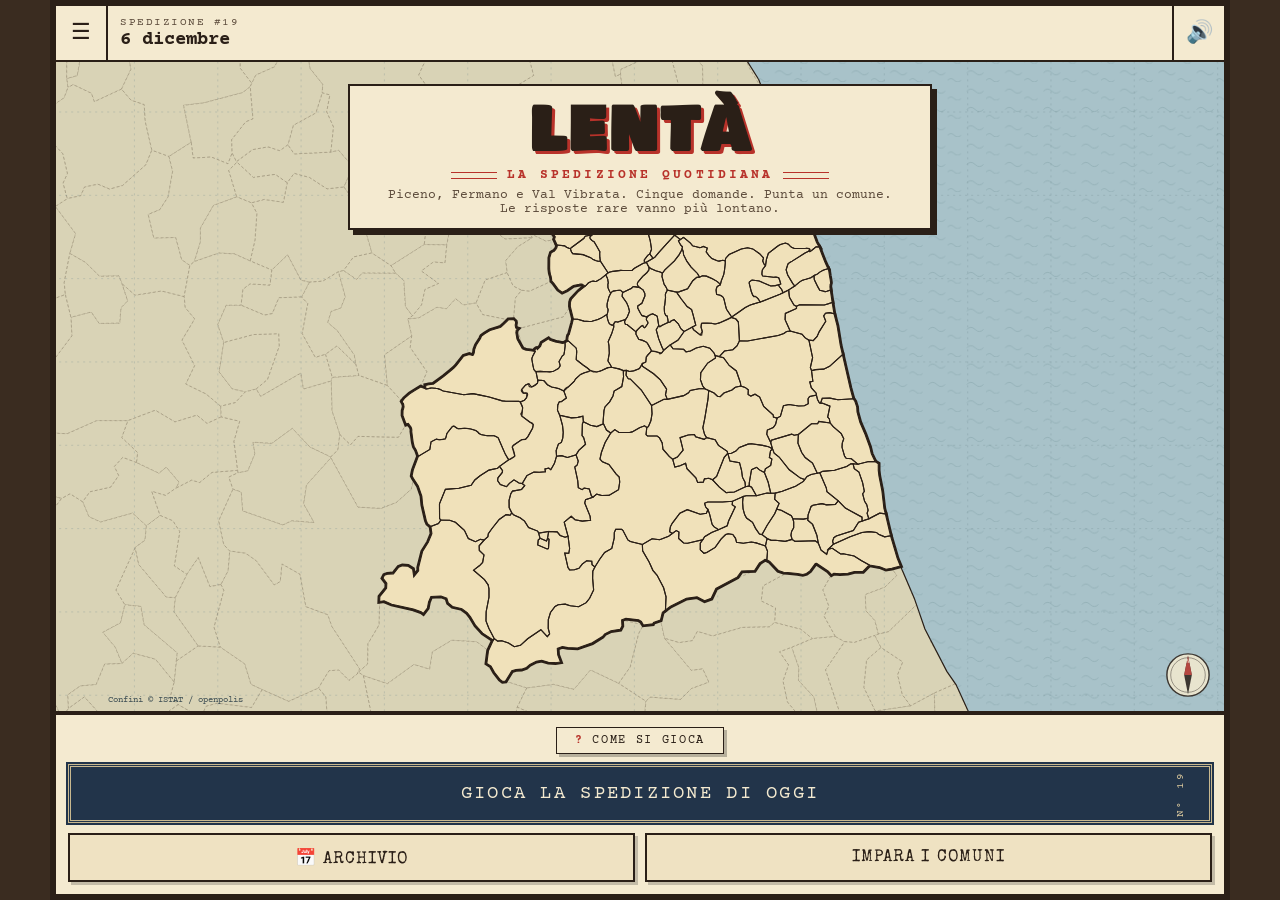
==== commit 94fef54b: "Mappa: tutti i 40 comuni della provincia di Fermo - strumenti/aggiungi-comuni.mjs aggiunge i 26 comu" ====
--- a/index.html
+++ b/index.html
@@ -474,7 +474,7 @@
 function toast(t){ const e=$('toast'); e.textContent=t; e.classList.add('on'); clearTimeout(e._t); e._t=setTimeout(()=>e.classList.remove('on'),1800); }
 
 const HOWTO=`<h2>Come si gioca</h2>
-<p>Ogni giorno Lentà ha una nuova <b>spedizione</b>: cinque domande, uguali per tutti. Per ognuna punta <b>un comune</b> del Piceno, del Fermano o della Val Vibrata (60 in tutto: 33 della provincia di Ascoli, 14 del Fermano, 13 del Teramano) che risponde alla domanda e conferma con <b>Pianta la bandierina</b>.</p>
+<p>Ogni giorno Lentà ha una nuova <b>spedizione</b>: cinque domande, uguali per tutti. Per ognuna punta <b>un comune</b> del Piceno, del Fermano o della Val Vibrata (86 in tutto: 33 della provincia di Ascoli, tutti i 40 della provincia di Fermo, 13 del Teramano) che risponde alla domanda e conferma con <b>Pianta la bandierina</b>.</p>
 <p>Quasi sempre le risposte giuste sono tante. Quelle ovvie ti portano poco lontano, quelle a cui pensano in pochi ti portano molto più in là:</p>
 <div class="tierlist">${TIERS.map(t=>`<span class="stamp" style="color:${t.hex};font-size:13px;min-width:0">${t.n}</span><span>+${t.km} km</span>`).join('')}<span class="stamp" style="color:${MISS.hex};font-size:13px;min-width:0">${MISS.n}</span><span>0 km — risposta sbagliata</span></div>
 <p>Al massimo fai 500 km. Parti da Piazza del Popolo e dalla chiesa di San Francesco, attraversi il Tronto e sali tra colline e monti fino al Lago di Pilato. L'arrivo è sui ghiacci del Vettore.</p>
